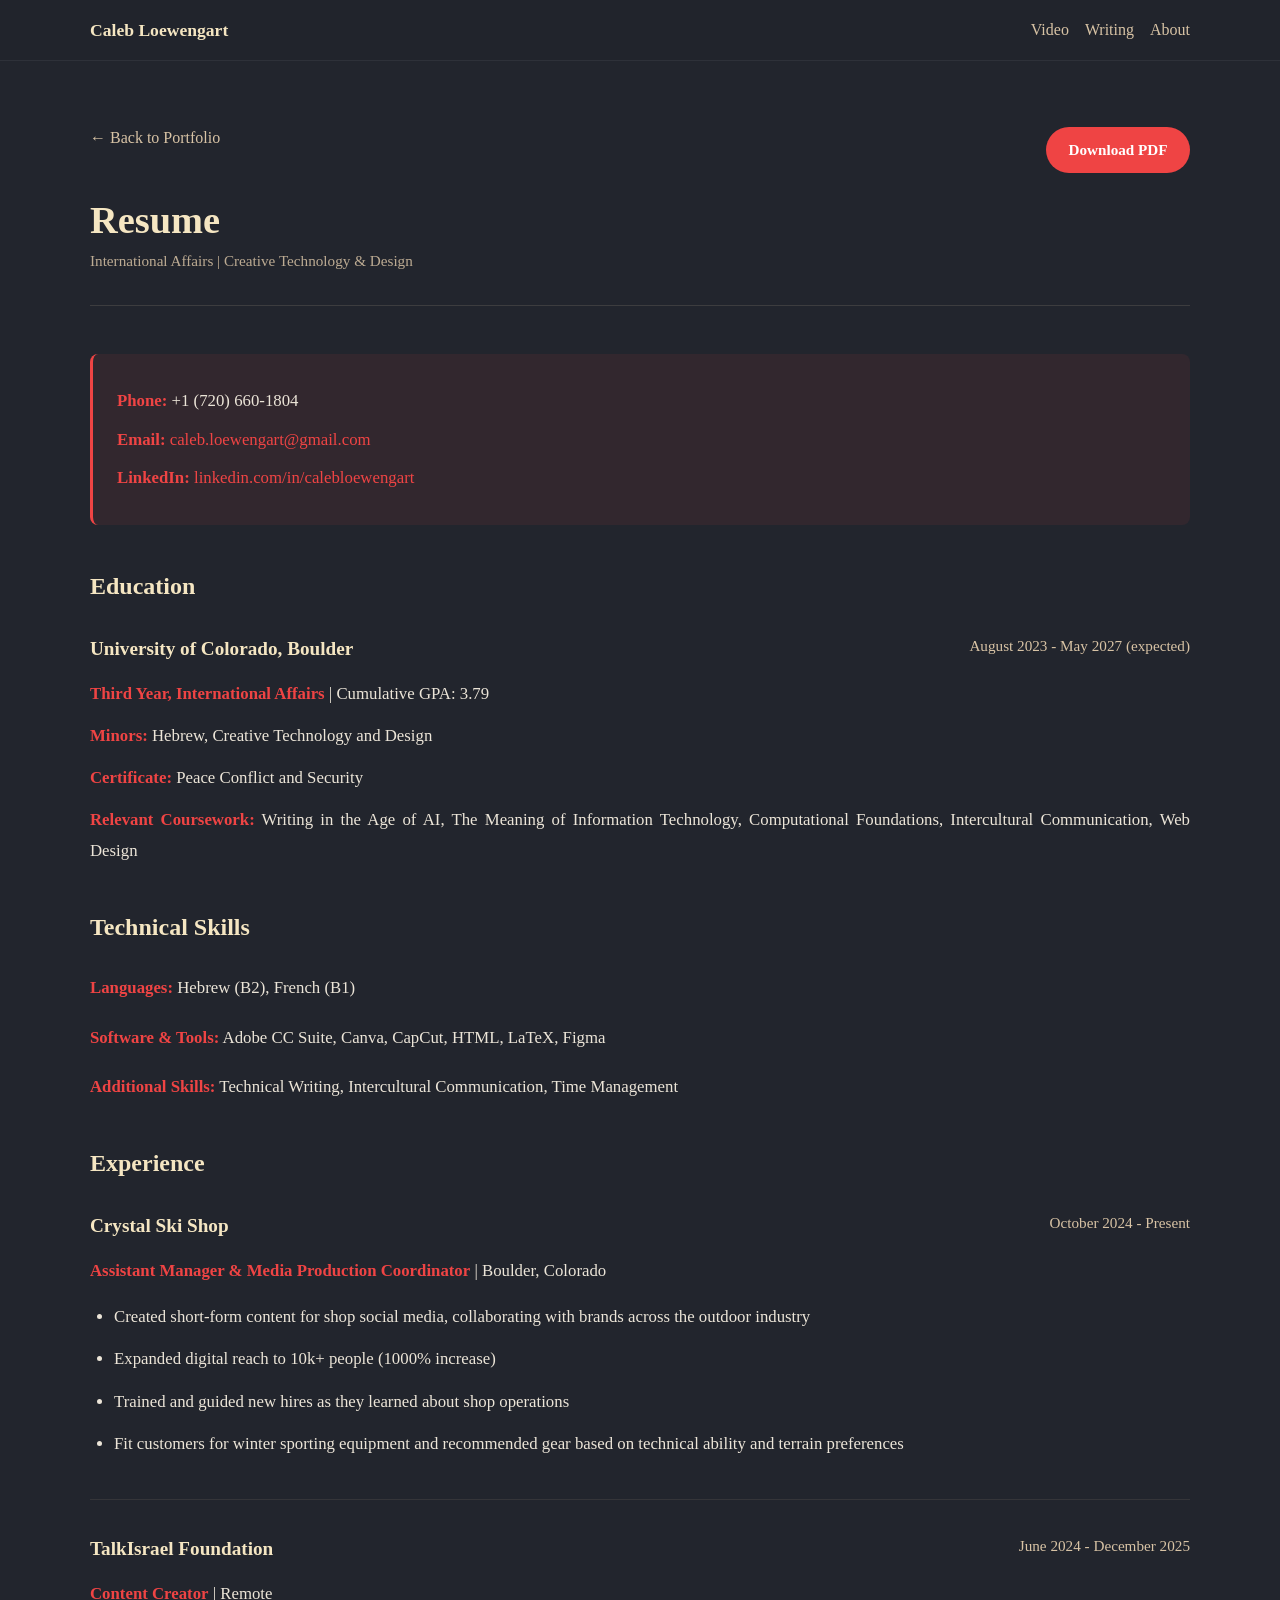
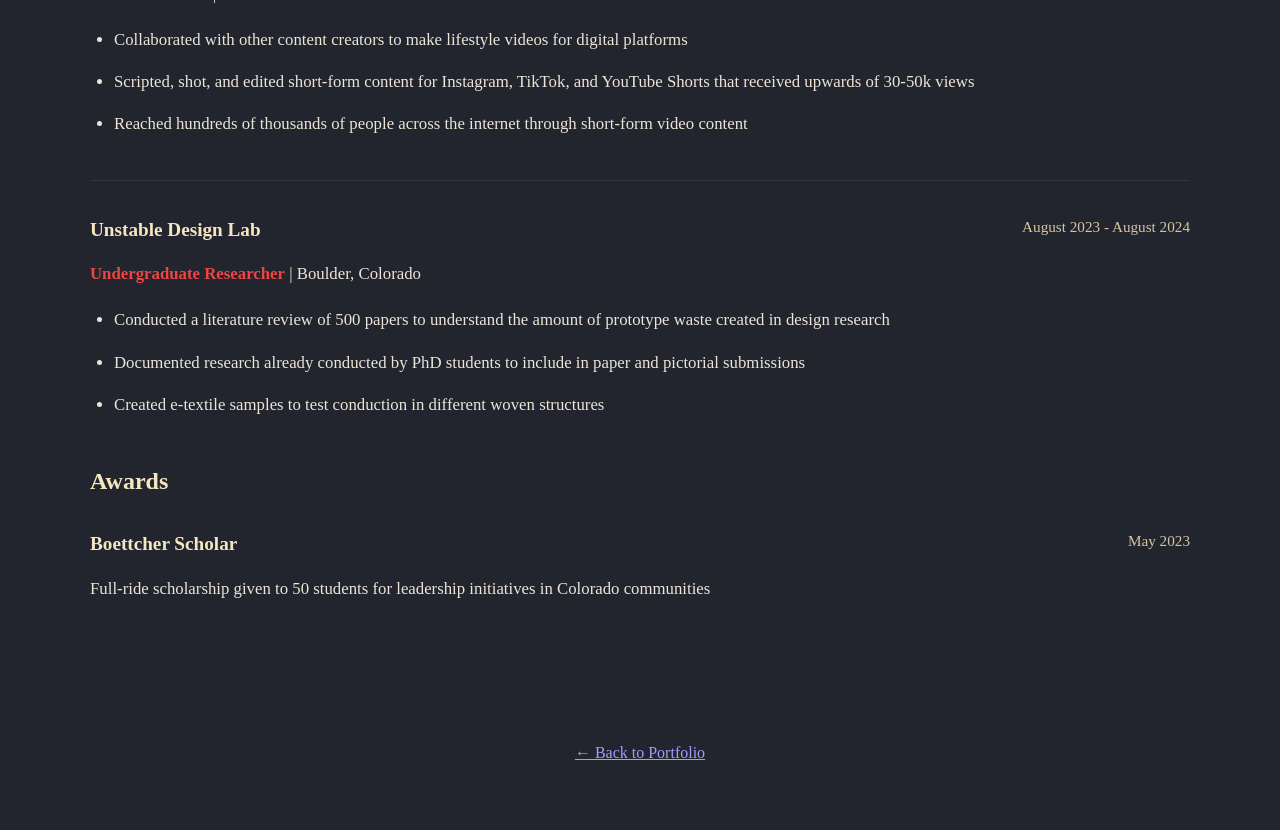
==== assets/resume.html @ 67b2ca75 "Portfolio Website" ====
<!DOCTYPE html>
<html lang="en">
<head>
  <meta charset="UTF-8" />
  <meta name="viewport" content="width=device-width, initial-scale=1.0" />
  <title>Resume - Caleb Loewengart</title>
  <link rel="stylesheet" href="/styles.css" />
  <link rel="stylesheet" href="/writing-styles.css" />
  <link rel="stylesheet" href="../styles.css" />
  <link rel="stylesheet" href="../writing-styles.css" />
</head>
<body>
  <header class="site-header">
    <div class="container header-inner">
      <a class="brand" href="/index.html#hero">Caleb Loewengart</a>
      <nav>
        <a href="/index.html#videos">Video</a>
        <a href="/index.html#writing">Writing</a>
        <a href="/index.html#about">About</a>
      </nav>
    </div>
  </header>

  <main>
    <article class="writing-article">
      <div class="container">
        <div class="writing-header">
          <div class="resume-header-actions">
            <a href="/index.html#hero" class="back-link">← Back to Portfolio</a>
            <a href="./CalebLoewengart_Resume.pdf" download class="button button-small">Download PDF</a>
          </div>
          <h1>Resume</h1>
          <p class="writing-meta">International Affairs | Creative Technology & Design</p>
        </div>

        <div class="writing-content">
          <div class="resume-contact">
            <p><strong>Phone:</strong> +1 (720) 660-1804</p>
            <p><strong>Email:</strong> <a href="mailto:caleb.loewengart@gmail.com">caleb.loewengart@gmail.com</a></p>
            <p><strong>LinkedIn:</strong> <a href="https://linkedin.com/in/calebloewengart">linkedin.com/in/calebloewengart</a></p>
          </div>

          <h2>Education</h2>
          <div class="resume-section">
            <div class="resume-entry">
              <div class="entry-header">
                <h3>University of Colorado, Boulder</h3>
                <span class="date">August 2023 - May 2027 (expected)</span>
              </div>
              <p><strong>Third Year, International Affairs</strong> | Cumulative GPA: 3.79</p>
              <p><strong>Minors:</strong> Hebrew, Creative Technology and Design</p>
              <p><strong>Certificate:</strong> Peace Conflict and Security</p>
              <p><strong>Relevant Coursework:</strong> Writing in the Age of AI, The Meaning of Information Technology, Computational Foundations, Intercultural Communication, Web Design</p>
            </div>
          </div>

          <h2>Technical Skills</h2>
          <div class="resume-section">
            <p><strong>Languages:</strong> Hebrew (B2), French (B1)</p>
            <p><strong>Software & Tools:</strong> Adobe CC Suite, Canva, CapCut, HTML, LaTeX, Figma</p>
            <p><strong>Additional Skills:</strong> Technical Writing, Intercultural Communication, Time Management</p>
          </div>

          <h2>Experience</h2>
          <div class="resume-section">
            <div class="resume-entry">
              <div class="entry-header">
                <h3>Crystal Ski Shop</h3>
                <span class="date">October 2024 - Present</span>
              </div>
              <p><strong>Assistant Manager & Media Production Coordinator</strong> | Boulder, Colorado</p>
              <ul>
                <li>Created short-form content for shop social media, collaborating with brands across the outdoor industry</li>
                <li>Expanded digital reach to 10k+ people (1000% increase)</li>
                <li>Trained and guided new hires as they learned about shop operations</li>
                <li>Fit customers for winter sporting equipment and recommended gear based on technical ability and terrain preferences</li>
              </ul>
            </div>

            <div class="resume-entry">
              <div class="entry-header">
                <h3>TalkIsrael Foundation</h3>
                <span class="date">June 2024 - December 2025</span>
              </div>
              <p><strong>Content Creator</strong> | Remote</p>
              <ul>
                <li>Collaborated with other content creators to make lifestyle videos for digital platforms</li>
                <li>Scripted, shot, and edited short-form content for Instagram, TikTok, and YouTube Shorts that received upwards of 30-50k views</li>
                <li>Reached hundreds of thousands of people across the internet through short-form video content</li>
              </ul>
            </div>

            <div class="resume-entry">
              <div class="entry-header">
                <h3>Unstable Design Lab</h3>
                <span class="date">August 2023 - August 2024</span>
              </div>
              <p><strong>Undergraduate Researcher</strong> | Boulder, Colorado</p>
              <ul>
                <li>Conducted a literature review of 500 papers to understand the amount of prototype waste created in design research</li>
                <li>Documented research already conducted by PhD students to include in paper and pictorial submissions</li>
                <li>Created e-textile samples to test conduction in different woven structures</li>
              </ul>
            </div>
          </div>

          <h2>Awards</h2>
          <div class="resume-section">
            <div class="resume-entry">
              <div class="entry-header">
                <h3>Boettcher Scholar</h3>
                <span class="date">May 2023</span>
              </div>
              <p>Full-ride scholarship given to 50 students for leadership initiatives in Colorado communities</p>
            </div>
          </div>
        </div>
      </div>
    </article>
  </main>

  <footer class="site-footer">
    <div class="container">
      <p><a href="/index.html#hero">← Back to Portfolio</a></p>
    </div>
  </footer>
</body>
</html>
---- styles.css ----
:root {
  color-scheme: dark;
  color: #111;
  background: #f6f6f6;
  font-family: "Libre Caslon Text", serif;
  /* font-family: Inter, ui-sans-serif, system-ui, -apple-system, BlinkMacSystemFont, "Segoe UI", sans-serif; */
  font-size: 16px;
  line-height: 1.6;
}

.libre-caslon-text-regular {
  font-family: "Libre Caslon Text", serif;
  font-weight: 400;
  font-style: normal;
}

.libre-caslon-text-bold {
  font-family: "Libre Caslon Text", serif;
  font-weight: 700;
  font-style: normal;
}

.libre-caslon-text-regular-italic {
  font-family: "Libre Caslon Text", serif;
  font-weight: 400;
  font-style: italic;
}



* {
  box-sizing: border-box;
}


body {
  margin: 0;
  min-height: 100vh;
  background: #22252d;
  color: #ece5d8;
}

img, video, iframe {
  max-width: 100%;
  display: block;
}

.container {
  width: min(1100px, calc(100% - 2rem));
  margin: 0 auto;
}

.site-header {
  position: sticky;
  top: 0;
  z-index: 10;
  background: rgba(34, 37, 45, 0.9);
  backdrop-filter: blur(10px);
  border-bottom: 1px solid rgba(255, 255, 255, 0.06);
}

.header-inner {
  display: flex;
  align-items: center;
  justify-content: space-between;
  gap: 1rem;
  padding: 1rem 0;
}

.brand {
  font-weight: 700;
  font-size: 1.1rem;
  text-decoration: none;
  color: #f5e6c2;
}

nav {
  display: flex;
  gap: 1rem;
  flex-wrap: wrap;
}

nav a {
  text-decoration: none;
  color: #d8c3a5;
  font-weight: 500;
}

.hero {
  padding: 6rem 0 4rem;
  background: transparent;
}

.hero h1 {
  color: #ffffff;
  font-family: "Libre Caslon Text", serif;
}

.hero .highlight {
  color: #ef4444;
  font-family: "Libre Caslon Text", serif;
}

.hero .lead {
  color: #d8c3a5;
}

.hero-top {
  display: flex;
  align-items: center;
  gap: 1.25rem;
  flex-wrap: wrap;
}

.hero-copy {
  flex: 1 1 380px;
  min-width: 250px;
}

.hero-headshot {
  width: min(240px, 100%);
  max-width: 240px;
  flex: 0 0 auto;
}

.hero-headshot img {
  width: 100%;
  aspect-ratio: 1 / 1;
  object-fit: cover;
  border-radius: 999px;
  border: 1px solid rgba(15, 23, 42, 0.12);
  box-shadow: 0 24px 60px rgba(15, 23, 42, 0.08);
}

@media (max-width: 720px) {
  .hero-top {
    flex-direction: column-reverse;
    align-items: center;
    gap: 1.5rem;
    flex-wrap: nowrap;
  }

  .hero-headshot {
    width: min(280px, 90%);
    max-width: 280px;
    order: -1;
  }

  .hero-copy {
    width: 100%;
    text-align: center;
  }

  .hero-actions {
    justify-content: center;
  }
}

.eyebrow {
  text-transform: uppercase;
  letter-spacing: 0.2em;
  color: #d8c3a5;
  font-size: 0.8rem;
  margin-bottom: 1rem;
}

h1, h2, h3 {
  margin: 0;
  color: #f5e6c2;
  font-family: "Libre Caslon Text", serif;
}

h1 {
  font-size: clamp(2.4rem, 4vw, 4rem);
  line-height: 1.05;
}

h2 {
  font-size: clamp(2rem, 2.4vw, 2.6rem);
}

.lead {
  max-width: 60ch;
  margin: 1.5rem 0 2rem;
  color: #d8c3a5;
}

.hero-actions {
  display: flex;
  gap: 1rem;
  flex-wrap: wrap;
  margin-top: 2rem;
}

.button {
  display: inline-flex;
  align-items: center;
  justify-content: center;
  padding: 0.95rem 1.6rem;
  border-radius: 999px;
  text-decoration: none;
  font-weight: 600;
  background: #ef4444;
  color: #ffffff;
  transition: transform 0.2s ease, background 0.2s ease;
}

.button:hover {
  transform: translateY(-1px);
  background: #c71f1f;
}

.button-secondary {
  background: #d8c3a5;
  color: #111;
}

.button-small {
  padding: 0.7rem 1.4rem;
  font-size: 0.95rem;
}

.section {
  padding: 4rem 0;
}

.section-alt {
  background: #22252d;
}

.section-header {
  max-width: 58rem;
  margin-bottom: 2rem;
}

.grid {
  display: grid;
  gap: 1.5rem;
}

@media (min-width: 720px) {
  .grid {
    grid-template-columns: repeat(2, minmax(0, 1fr));
  }
}

.card {
  background: #1c1d20;
  border: 1px solid rgba(255, 255, 255, 0.08);
  border-radius: 1rem;
  padding: 1.5rem;
  box-shadow: 0 12px 40px rgba(0, 0, 0, 0.35);
}

.card h3 {
  margin-top: 0;
  color: #f5e6c2;
}

.card p {
  color: #d6cab6;
}

.card small {
  color: #aaa49c;
}

.about-grid {
  display: grid;
  gap: 1.5rem;
}

.about-card {
  background: #d8c3a5;
  color: #111;
  border-radius: 1rem;
  padding: 1.5rem;
}

.about-card a {
  color: #181818;
  text-decoration: underline;
}

.about-card h3 {
    color: #22252d;
}

.site-footer {
  padding: 2rem 0 3rem;
  color: #bfb6a5;
  text-align: center;
}

@media (min-width: 980px) {
  .about-grid {
    grid-template-columns: 1.5fr 1fr;
  }
}

.video-card iframe,
.video-card video {
  border-radius: 1rem;
  margin-top: 1rem;
}

.video-card p {
  margin: 0.8rem 0 0;
}

.writing-card a {
  color: #ef4444;
  text-decoration: none;
}

.writing-card a:hover {
  text-decoration: underline;
}
---- writing-styles.css ----
/* Writing Article Styles */

.writing-article {
  padding: 4rem 0;
  background: #22252d;
  min-height: 100vh;
  color: #ece5d8;
}

.writing-header {
  margin-bottom: 3rem;
  padding-bottom: 2rem;
  border-bottom: 1px solid rgba(216, 195, 165, 0.15);
}

.resume-header-actions {
  display: flex;
  justify-content: space-between;
  align-items: center;
  gap: 1rem;
  margin-bottom: 1.5rem;
  flex-wrap: wrap;
}

.back-link {
  display: inline-block;
  color: #d8c3a5;
  text-decoration: none;
  font-weight: 500;
  margin-bottom: 1.5rem;
  transition: color 0.2s ease;
}

.back-link:hover {
  color: #ef4444;
}

.writing-header h1 {
  color: #f5e6c2;
  margin: 1rem 0 0.5rem;
  font-size: clamp(1.8rem, 3vw, 3rem);
  line-height: 1.1;
}

.writing-meta {
  color: #d8c3a5;
  font-size: 0.95rem;
  margin: 0.5rem 0 0;
  opacity: 0.85;
}

.writing-content {
  color: #ece5d8;
  line-height: 1.8;
  font-size: 1.05rem;
  max-width: 100%;
  text-align: justify;
  text-justify: inter-word;
}

.writing-content h2 {
  color: #f5e6c2;
  margin: 2.5rem 0 1rem;
  font-size: 1.5rem;
  font-weight: 600;
}

.writing-content h3 {
  color: #f5e6c2;
  margin: 2rem 0 0.75rem;
  font-size: 1.2rem;
  font-weight: 600;
}

.writing-content p {
  margin: 1.2rem 0;
  color: #ece5d8;
}

.writing-content p + h2 {
  margin-top: 3rem;
}

.writing-content strong {
  color: #ef4444;
  font-weight: 600;
}

/* Links within writing */
.writing-content a {
  color: #ef4444;
  text-decoration: none;
  transition: opacity 0.2s ease;
}

.writing-content a:hover {
  opacity: 0.8;
  text-decoration: underline;
}

@media (max-width: 720px) {
  .writing-article {
    padding: 2rem 0;
  }

  .writing-header {
    margin-bottom: 2rem;
    padding-bottom: 1.5rem;
  }

  .writing-header h1 {
    font-size: 1.6rem;
  }

  .writing-content {
    font-size: 1rem;
    line-height: 1.7;
  }

  .writing-content h2 {
    font-size: 1.3rem;
    margin: 2rem 0 0.75rem;
  }

  .writing-content p {
    margin: 1rem 0;
  }
}

/* Resume Styles */
.resume-contact {
  background: rgba(239, 68, 68, 0.08);
  padding: 1.5rem;
  border-radius: 0.5rem;
  margin-bottom: 2rem;
  border-left: 3px solid #ef4444;
}

.resume-contact p {
  margin: 0.5rem 0;
  color: #ece5d8;
}

.resume-contact a {
  color: #ef4444;
  text-decoration: none;
}

.resume-contact a:hover {
  text-decoration: underline;
}

.resume-section {
  margin: 1.5rem 0;
}

.resume-entry {
  margin-bottom: 2rem;
  padding-bottom: 1.5rem;
  border-bottom: 1px solid rgba(216, 195, 165, 0.1);
}

.resume-entry:last-child {
  border-bottom: none;
  padding-bottom: 0;
  margin-bottom: 0;
}

.entry-header {
  display: flex;
  justify-content: space-between;
  align-items: flex-start;
  gap: 1rem;
  margin-bottom: 0.5rem;
}

.entry-header h3 {
  margin: 0;
  flex: 1;
}

.date {
  color: #d8c3a5;
  font-size: 0.95rem;
  white-space: nowrap;
  font-weight: 500;
}

.resume-entry p {
  margin: 0.75rem 0;
  color: #ece5d8;
}

.resume-entry ul {
  margin: 1rem 0;
  padding-left: 1.5rem;
  color: #ece5d8;
}

.resume-entry li {
  margin: 0.75rem 0;
  color: #ece5d8;
}

@media (max-width: 720px) {
  .entry-header {
    flex-direction: column;
    align-items: flex-start;
  }

  .date {
    font-size: 0.9rem;
  }
}
---- styles.css ----
:root {
  color-scheme: dark;
  color: #111;
  background: #f6f6f6;
  font-family: "Libre Caslon Text", serif;
  /* font-family: Inter, ui-sans-serif, system-ui, -apple-system, BlinkMacSystemFont, "Segoe UI", sans-serif; */
  font-size: 16px;
  line-height: 1.6;
}

.libre-caslon-text-regular {
  font-family: "Libre Caslon Text", serif;
  font-weight: 400;
  font-style: normal;
}

.libre-caslon-text-bold {
  font-family: "Libre Caslon Text", serif;
  font-weight: 700;
  font-style: normal;
}

.libre-caslon-text-regular-italic {
  font-family: "Libre Caslon Text", serif;
  font-weight: 400;
  font-style: italic;
}



* {
  box-sizing: border-box;
}


body {
  margin: 0;
  min-height: 100vh;
  background: #22252d;
  color: #ece5d8;
}

img, video, iframe {
  max-width: 100%;
  display: block;
}

.container {
  width: min(1100px, calc(100% - 2rem));
  margin: 0 auto;
}

.site-header {
  position: sticky;
  top: 0;
  z-index: 10;
  background: rgba(34, 37, 45, 0.9);
  backdrop-filter: blur(10px);
  border-bottom: 1px solid rgba(255, 255, 255, 0.06);
}

.header-inner {
  display: flex;
  align-items: center;
  justify-content: space-between;
  gap: 1rem;
  padding: 1rem 0;
}

.brand {
  font-weight: 700;
  font-size: 1.1rem;
  text-decoration: none;
  color: #f5e6c2;
}

nav {
  display: flex;
  gap: 1rem;
  flex-wrap: wrap;
}

nav a {
  text-decoration: none;
  color: #d8c3a5;
  font-weight: 500;
}

.hero {
  padding: 6rem 0 4rem;
  background: transparent;
}

.hero h1 {
  color: #ffffff;
  font-family: "Libre Caslon Text", serif;
}

.hero .highlight {
  color: #ef4444;
  font-family: "Libre Caslon Text", serif;
}

.hero .lead {
  color: #d8c3a5;
}

.hero-top {
  display: flex;
  align-items: center;
  gap: 1.25rem;
  flex-wrap: wrap;
}

.hero-copy {
  flex: 1 1 380px;
  min-width: 250px;
}

.hero-headshot {
  width: min(240px, 100%);
  max-width: 240px;
  flex: 0 0 auto;
}

.hero-headshot img {
  width: 100%;
  aspect-ratio: 1 / 1;
  object-fit: cover;
  border-radius: 999px;
  border: 1px solid rgba(15, 23, 42, 0.12);
  box-shadow: 0 24px 60px rgba(15, 23, 42, 0.08);
}

@media (max-width: 720px) {
  .hero-top {
    flex-direction: column-reverse;
    align-items: center;
    gap: 1.5rem;
    flex-wrap: nowrap;
  }

  .hero-headshot {
    width: min(280px, 90%);
    max-width: 280px;
    order: -1;
  }

  .hero-copy {
    width: 100%;
    text-align: center;
  }

  .hero-actions {
    justify-content: center;
  }
}

.eyebrow {
  text-transform: uppercase;
  letter-spacing: 0.2em;
  color: #d8c3a5;
  font-size: 0.8rem;
  margin-bottom: 1rem;
}

h1, h2, h3 {
  margin: 0;
  color: #f5e6c2;
  font-family: "Libre Caslon Text", serif;
}

h1 {
  font-size: clamp(2.4rem, 4vw, 4rem);
  line-height: 1.05;
}

h2 {
  font-size: clamp(2rem, 2.4vw, 2.6rem);
}

.lead {
  max-width: 60ch;
  margin: 1.5rem 0 2rem;
  color: #d8c3a5;
}

.hero-actions {
  display: flex;
  gap: 1rem;
  flex-wrap: wrap;
  margin-top: 2rem;
}

.button {
  display: inline-flex;
  align-items: center;
  justify-content: center;
  padding: 0.95rem 1.6rem;
  border-radius: 999px;
  text-decoration: none;
  font-weight: 600;
  background: #ef4444;
  color: #ffffff;
  transition: transform 0.2s ease, background 0.2s ease;
}

.button:hover {
  transform: translateY(-1px);
  background: #c71f1f;
}

.button-secondary {
  background: #d8c3a5;
  color: #111;
}

.button-small {
  padding: 0.7rem 1.4rem;
  font-size: 0.95rem;
}

.section {
  padding: 4rem 0;
}

.section-alt {
  background: #22252d;
}

.section-header {
  max-width: 58rem;
  margin-bottom: 2rem;
}

.grid {
  display: grid;
  gap: 1.5rem;
}

@media (min-width: 720px) {
  .grid {
    grid-template-columns: repeat(2, minmax(0, 1fr));
  }
}

.card {
  background: #1c1d20;
  border: 1px solid rgba(255, 255, 255, 0.08);
  border-radius: 1rem;
  padding: 1.5rem;
  box-shadow: 0 12px 40px rgba(0, 0, 0, 0.35);
}

.card h3 {
  margin-top: 0;
  color: #f5e6c2;
}

.card p {
  color: #d6cab6;
}

.card small {
  color: #aaa49c;
}

.about-grid {
  display: grid;
  gap: 1.5rem;
}

.about-card {
  background: #d8c3a5;
  color: #111;
  border-radius: 1rem;
  padding: 1.5rem;
}

.about-card a {
  color: #181818;
  text-decoration: underline;
}

.about-card h3 {
    color: #22252d;
}

.site-footer {
  padding: 2rem 0 3rem;
  color: #bfb6a5;
  text-align: center;
}

@media (min-width: 980px) {
  .about-grid {
    grid-template-columns: 1.5fr 1fr;
  }
}

.video-card iframe,
.video-card video {
  border-radius: 1rem;
  margin-top: 1rem;
}

.video-card p {
  margin: 0.8rem 0 0;
}

.writing-card a {
  color: #ef4444;
  text-decoration: none;
}

.writing-card a:hover {
  text-decoration: underline;
}
---- writing-styles.css ----
/* Writing Article Styles */

.writing-article {
  padding: 4rem 0;
  background: #22252d;
  min-height: 100vh;
  color: #ece5d8;
}

.writing-header {
  margin-bottom: 3rem;
  padding-bottom: 2rem;
  border-bottom: 1px solid rgba(216, 195, 165, 0.15);
}

.resume-header-actions {
  display: flex;
  justify-content: space-between;
  align-items: center;
  gap: 1rem;
  margin-bottom: 1.5rem;
  flex-wrap: wrap;
}

.back-link {
  display: inline-block;
  color: #d8c3a5;
  text-decoration: none;
  font-weight: 500;
  margin-bottom: 1.5rem;
  transition: color 0.2s ease;
}

.back-link:hover {
  color: #ef4444;
}

.writing-header h1 {
  color: #f5e6c2;
  margin: 1rem 0 0.5rem;
  font-size: clamp(1.8rem, 3vw, 3rem);
  line-height: 1.1;
}

.writing-meta {
  color: #d8c3a5;
  font-size: 0.95rem;
  margin: 0.5rem 0 0;
  opacity: 0.85;
}

.writing-content {
  color: #ece5d8;
  line-height: 1.8;
  font-size: 1.05rem;
  max-width: 100%;
  text-align: justify;
  text-justify: inter-word;
}

.writing-content h2 {
  color: #f5e6c2;
  margin: 2.5rem 0 1rem;
  font-size: 1.5rem;
  font-weight: 600;
}

.writing-content h3 {
  color: #f5e6c2;
  margin: 2rem 0 0.75rem;
  font-size: 1.2rem;
  font-weight: 600;
}

.writing-content p {
  margin: 1.2rem 0;
  color: #ece5d8;
}

.writing-content p + h2 {
  margin-top: 3rem;
}

.writing-content strong {
  color: #ef4444;
  font-weight: 600;
}

/* Links within writing */
.writing-content a {
  color: #ef4444;
  text-decoration: none;
  transition: opacity 0.2s ease;
}

.writing-content a:hover {
  opacity: 0.8;
  text-decoration: underline;
}

@media (max-width: 720px) {
  .writing-article {
    padding: 2rem 0;
  }

  .writing-header {
    margin-bottom: 2rem;
    padding-bottom: 1.5rem;
  }

  .writing-header h1 {
    font-size: 1.6rem;
  }

  .writing-content {
    font-size: 1rem;
    line-height: 1.7;
  }

  .writing-content h2 {
    font-size: 1.3rem;
    margin: 2rem 0 0.75rem;
  }

  .writing-content p {
    margin: 1rem 0;
  }
}

/* Resume Styles */
.resume-contact {
  background: rgba(239, 68, 68, 0.08);
  padding: 1.5rem;
  border-radius: 0.5rem;
  margin-bottom: 2rem;
  border-left: 3px solid #ef4444;
}

.resume-contact p {
  margin: 0.5rem 0;
  color: #ece5d8;
}

.resume-contact a {
  color: #ef4444;
  text-decoration: none;
}

.resume-contact a:hover {
  text-decoration: underline;
}

.resume-section {
  margin: 1.5rem 0;
}

.resume-entry {
  margin-bottom: 2rem;
  padding-bottom: 1.5rem;
  border-bottom: 1px solid rgba(216, 195, 165, 0.1);
}

.resume-entry:last-child {
  border-bottom: none;
  padding-bottom: 0;
  margin-bottom: 0;
}

.entry-header {
  display: flex;
  justify-content: space-between;
  align-items: flex-start;
  gap: 1rem;
  margin-bottom: 0.5rem;
}

.entry-header h3 {
  margin: 0;
  flex: 1;
}

.date {
  color: #d8c3a5;
  font-size: 0.95rem;
  white-space: nowrap;
  font-weight: 500;
}

.resume-entry p {
  margin: 0.75rem 0;
  color: #ece5d8;
}

.resume-entry ul {
  margin: 1rem 0;
  padding-left: 1.5rem;
  color: #ece5d8;
}

.resume-entry li {
  margin: 0.75rem 0;
  color: #ece5d8;
}

@media (max-width: 720px) {
  .entry-header {
    flex-direction: column;
    align-items: flex-start;
  }

  .date {
    font-size: 0.9rem;
  }
}
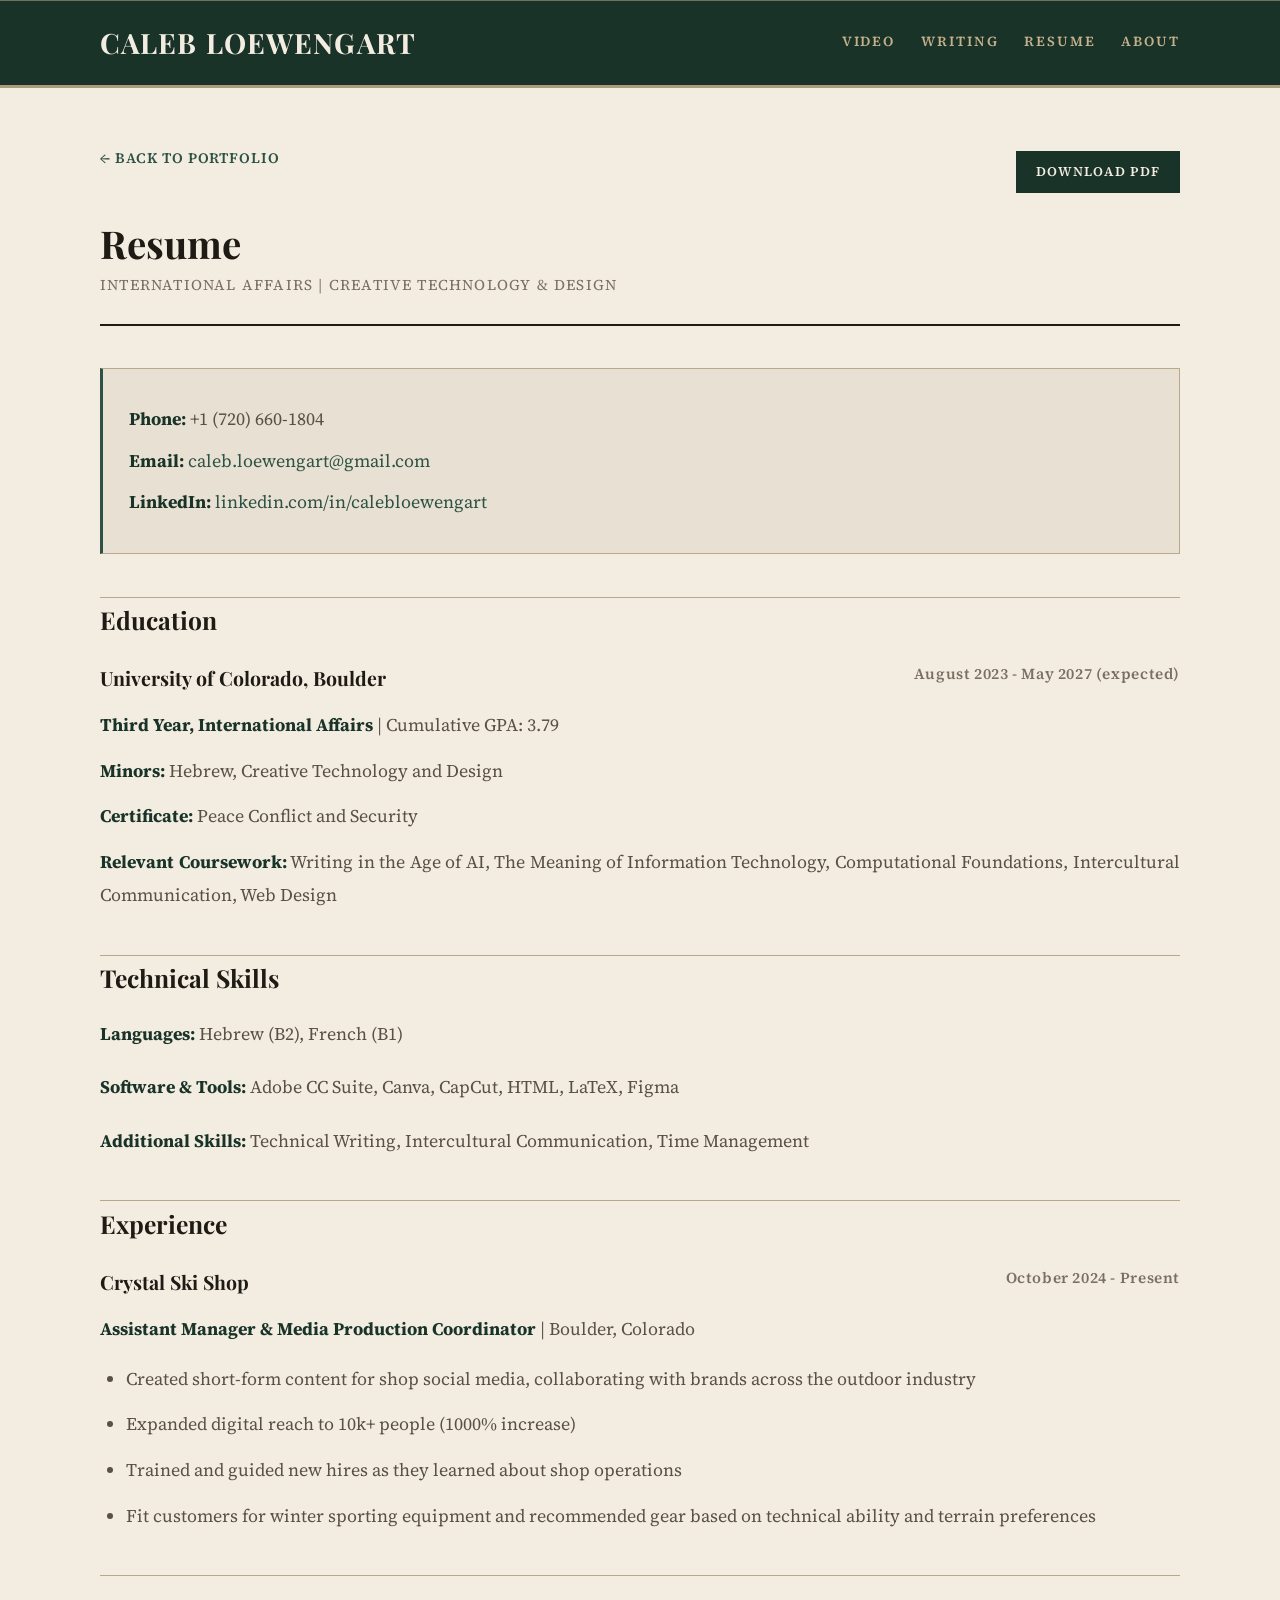
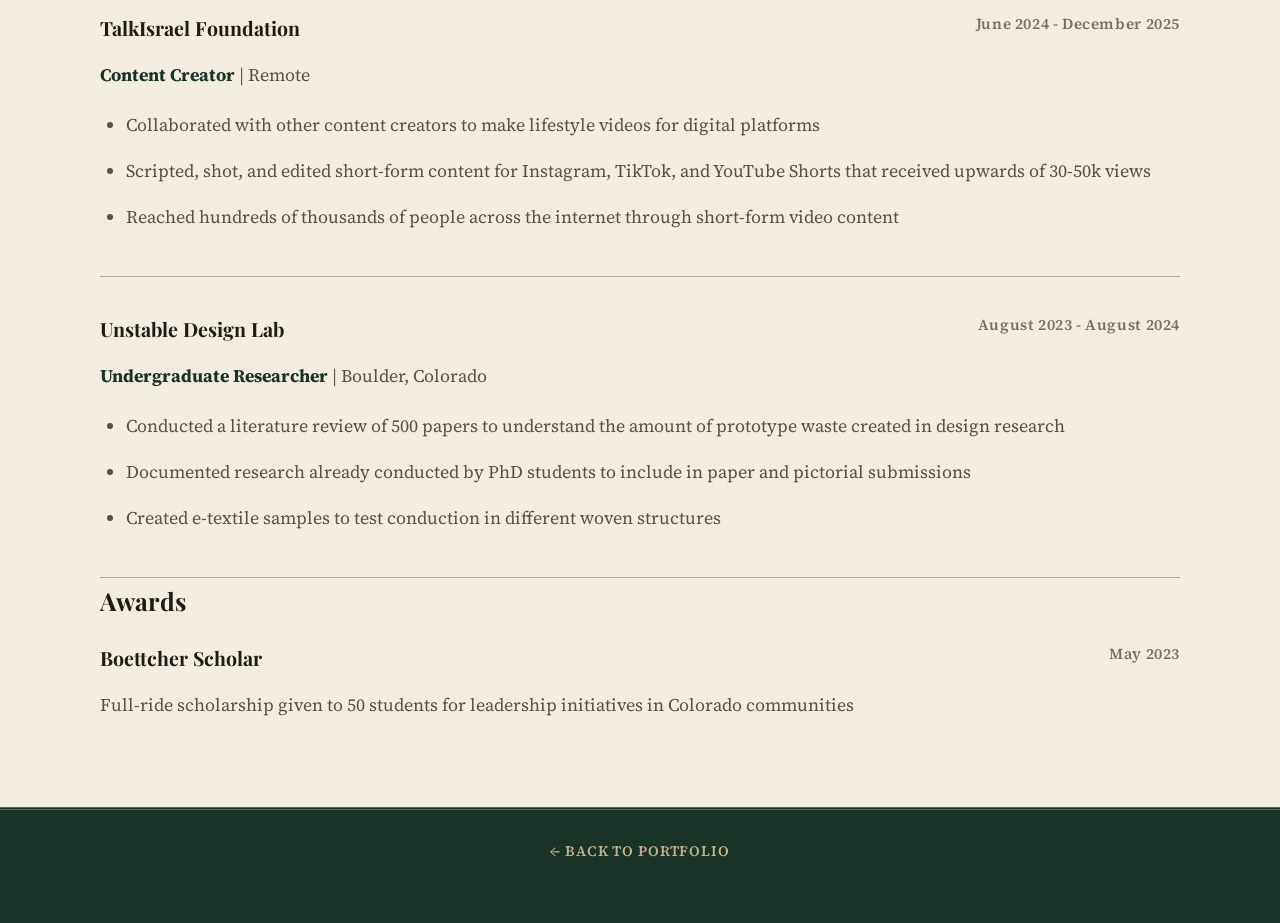
==== commit 30b3bc9d: "Edits to portfolio to make look cleaner and lighter" ====
--- a/assets/resume.html
+++ b/assets/resume.html
@@ -4,21 +4,25 @@
   <meta charset="UTF-8" />
   <meta name="viewport" content="width=device-width, initial-scale=1.0" />
   <title>Resume - Caleb Loewengart</title>
-  <link rel="stylesheet" href="/styles.css" />
-  <link rel="stylesheet" href="/writing-styles.css" />
+  <link rel="preconnect" href="https://fonts.googleapis.com">
+  <link rel="preconnect" href="https://fonts.gstatic.com" crossorigin>
+  <link href="https://fonts.googleapis.com/css2?family=Playfair+Display:ital,wght@0,400..900;1,400..900&family=Source+Serif+4:ital,opsz,wght@0,8..60,400..700;1,8..60,400..700&display=swap" rel="stylesheet">
   <link rel="stylesheet" href="../styles.css" />
   <link rel="stylesheet" href="../writing-styles.css" />
 </head>
 <body>
   <header class="site-header">
+    <div class="masthead-rule"></div>
     <div class="container header-inner">
-      <a class="brand" href="/index.html#hero">Caleb Loewengart</a>
-      <nav>
-        <a href="/index.html#videos">Video</a>
-        <a href="/index.html#writing">Writing</a>
-        <a href="/index.html#about">About</a>
+      <a class="brand" href="../index.html#hero">Caleb Loewengart</a>
+      <nav aria-label="Main navigation">
+        <a href="../index.html#videos">Video</a>
+        <a href="../index.html#writing">Writing</a>
+        <a href="resume.html">Resume</a>
+        <a href="../index.html#about">About</a>
       </nav>
     </div>
+    <div class="masthead-rule thick"></div>
   </header>
 
   <main>
@@ -26,7 +30,7 @@
       <div class="container">
         <div class="writing-header">
           <div class="resume-header-actions">
-            <a href="/index.html#hero" class="back-link">← Back to Portfolio</a>
+            <a href="../index.html#hero" class="back-link">← Back to Portfolio</a>
             <a href="./CalebLoewengart_Resume.pdf" download class="button button-small">Download PDF</a>
           </div>
           <h1>Resume</h1>
@@ -121,7 +125,7 @@
 
   <footer class="site-footer">
     <div class="container">
-      <p><a href="/index.html#hero">← Back to Portfolio</a></p>
+      <p><a href="../index.html#hero" class="back-link">← Back to Portfolio</a></p>
     </div>
   </footer>
 </body>
--- a/styles.css
+++ b/styles.css
@@ -1,62 +1,74 @@
 :root {
-  color-scheme: dark;
-  color: #111;
-  background: #f6f6f6;
-  font-family: "Libre Caslon Text", serif;
-  /* font-family: Inter, ui-sans-serif, system-ui, -apple-system, BlinkMacSystemFont, "Segoe UI", sans-serif; */
-  font-size: 16px;
-  line-height: 1.6;
-}
-
-.libre-caslon-text-regular {
-  font-family: "Libre Caslon Text", serif;
-  font-weight: 400;
-  font-style: normal;
-}
-
-.libre-caslon-text-bold {
-  font-family: "Libre Caslon Text", serif;
-  font-weight: 700;
-  font-style: normal;
-}
-
-.libre-caslon-text-regular-italic {
-  font-family: "Libre Caslon Text", serif;
-  font-weight: 400;
-  font-style: italic;
-}
-
-
+  color-scheme: light;
+  --paper: #f2ece1;
+  --paper-alt: #e8e0d2;
+  --paper-card: #faf7f1;
+  --ink: #1e1a14;
+  --ink-muted: #5a5044;
+  --ink-light: #7a6f60;
+  --green-dark: #1a3329;
+  --green-mid: #2d5244;
+  --green-light: #3d6b58;
+  --khaki: #c4b08a;
+  --khaki-dark: #9a8668;
+  --brown: #4a3c2e;
+  --rule: #b8a88c;
+  --rule-dark: #6b5c48;
+  --shadow: 0 2px 12px rgba(30, 26, 20, 0.08);
+  --font-display: "Playfair Display", "Georgia", serif;
+  --font-body: "Source Serif 4", "Georgia", serif;
+  font-family: var(--font-body);
+  font-size: 17px;
+  line-height: 1.65;
+}
 
 * {
   box-sizing: border-box;
 }
 
+html {
+  scroll-behavior: smooth;
+}
 
 body {
   margin: 0;
   min-height: 100vh;
-  background: #22252d;
-  color: #ece5d8;
-}
-
-img, video, iframe {
+  background: var(--paper);
+  color: var(--ink);
+}
+
+img,
+video,
+iframe {
   max-width: 100%;
   display: block;
 }
 
 .container {
-  width: min(1100px, calc(100% - 2rem));
+  width: min(1080px, calc(100% - 2rem));
   margin: 0 auto;
 }
+
+/* Masthead */
 
 .site-header {
   position: sticky;
   top: 0;
   z-index: 10;
-  background: rgba(34, 37, 45, 0.9);
-  backdrop-filter: blur(10px);
-  border-bottom: 1px solid rgba(255, 255, 255, 0.06);
+  background: var(--green-dark);
+  color: var(--paper);
+}
+
+.masthead-rule {
+  height: 1px;
+  background: var(--khaki);
+  opacity: 0.5;
+}
+
+.masthead-rule.thick {
+  height: 3px;
+  background: var(--khaki);
+  opacity: 0.85;
 }
 
 .header-inner {
@@ -64,51 +76,51 @@
   align-items: center;
   justify-content: space-between;
   gap: 1rem;
-  padding: 1rem 0;
+  padding: 1.1rem 0;
 }
 
 .brand {
+  font-family: var(--font-display);
   font-weight: 700;
-  font-size: 1.1rem;
+  font-size: clamp(1.25rem, 2.5vw, 1.65rem);
   text-decoration: none;
-  color: #f5e6c2;
+  color: var(--paper);
+  letter-spacing: 0.04em;
+  text-transform: uppercase;
 }
 
 nav {
   display: flex;
-  gap: 1rem;
+  gap: 1.5rem;
   flex-wrap: wrap;
 }
 
 nav a {
+  font-family: var(--font-body);
   text-decoration: none;
-  color: #d8c3a5;
-  font-weight: 500;
-}
+  color: var(--khaki);
+  font-size: 0.82rem;
+  font-weight: 600;
+  letter-spacing: 0.14em;
+  text-transform: uppercase;
+  transition: color 0.2s ease;
+}
+
+nav a:hover {
+  color: var(--paper);
+}
+
+/* Hero */
 
 .hero {
-  padding: 6rem 0 4rem;
-  background: transparent;
-}
-
-.hero h1 {
-  color: #ffffff;
-  font-family: "Libre Caslon Text", serif;
-}
-
-.hero .highlight {
-  color: #ef4444;
-  font-family: "Libre Caslon Text", serif;
-}
-
-.hero .lead {
-  color: #d8c3a5;
+  padding: 3.5rem 0 3rem;
+  border-bottom: 1px solid var(--rule);
 }
 
 .hero-top {
   display: flex;
-  align-items: center;
-  gap: 1.25rem;
+  align-items: flex-start;
+  gap: 3rem;
   flex-wrap: wrap;
 }
 
@@ -117,33 +129,46 @@
   min-width: 250px;
 }
 
+.hero h1 {
+  color: var(--ink);
+  font-family: var(--font-display);
+  font-weight: 700;
+  font-style: normal;
+}
+
+.hero .highlight {
+  color: var(--green-mid);
+  font-style: italic;
+}
+
 .hero-headshot {
-  width: min(240px, 100%);
-  max-width: 240px;
+  width: min(200px, 100%);
+  max-width: 200px;
   flex: 0 0 auto;
 }
 
 .hero-headshot img {
   width: 100%;
-  aspect-ratio: 1 / 1;
+  aspect-ratio: 4 / 5;
   object-fit: cover;
-  border-radius: 999px;
-  border: 1px solid rgba(15, 23, 42, 0.12);
-  box-shadow: 0 24px 60px rgba(15, 23, 42, 0.08);
+  border: 1px solid var(--rule-dark);
+  box-shadow: var(--shadow);
+  filter: sepia(8%) contrast(1.02);
 }
 
 @media (max-width: 720px) {
+  .hero {
+    padding: 2.5rem 0 2rem;
+  }
+
   .hero-top {
     flex-direction: column-reverse;
     align-items: center;
-    gap: 1.5rem;
-    flex-wrap: nowrap;
+    gap: 2rem;
   }
 
   .hero-headshot {
-    width: min(280px, 90%);
-    max-width: 280px;
-    order: -1;
+    width: min(180px, 65%);
   }
 
   .hero-copy {
@@ -156,86 +181,134 @@
   }
 }
 
+/* Typography */
+
 .eyebrow {
-  text-transform: uppercase;
-  letter-spacing: 0.2em;
-  color: #d8c3a5;
+  font-family: var(--font-body);
+  text-transform: uppercase;
+  letter-spacing: 0.22em;
+  color: var(--green-mid);
+  font-size: 0.72rem;
+  font-weight: 700;
+  margin: 0 0 0.6rem;
+}
+
+.dateline {
+  font-family: var(--font-body);
   font-size: 0.8rem;
-  margin-bottom: 1rem;
-}
-
-h1, h2, h3 {
+  color: var(--ink-light);
+  letter-spacing: 0.06em;
+  text-transform: uppercase;
+  margin: 0 0 1rem;
+  padding-bottom: 0.75rem;
+  border-bottom: 1px solid var(--rule);
+}
+
+h1,
+h2,
+h3 {
   margin: 0;
-  color: #f5e6c2;
-  font-family: "Libre Caslon Text", serif;
+  color: var(--ink);
+  font-family: var(--font-display);
+  font-weight: 700;
 }
 
 h1 {
-  font-size: clamp(2.4rem, 4vw, 4rem);
-  line-height: 1.05;
+  font-size: clamp(2.2rem, 4.5vw, 3.5rem);
+  line-height: 1.1;
 }
 
 h2 {
-  font-size: clamp(2rem, 2.4vw, 2.6rem);
-}
-
-.lead {
-  max-width: 60ch;
-  margin: 1.5rem 0 2rem;
-  color: #d8c3a5;
+  font-size: clamp(1.65rem, 2.5vw, 2.25rem);
+  line-height: 1.15;
+}
+
+.lead,
+.section-desc {
+  max-width: 58ch;
+  margin: 1rem 0 0;
+  color: var(--ink-muted);
+  font-size: 1.08rem;
+  line-height: 1.75;
 }
 
 .hero-actions {
   display: flex;
-  gap: 1rem;
+  gap: 0.75rem;
   flex-wrap: wrap;
-  margin-top: 2rem;
-}
+  margin-top: 1.75rem;
+}
+
+/* Buttons */
 
 .button {
   display: inline-flex;
   align-items: center;
   justify-content: center;
-  padding: 0.95rem 1.6rem;
-  border-radius: 999px;
+  padding: 0.7rem 1.4rem;
+  border-radius: 0;
   text-decoration: none;
+  font-family: var(--font-body);
   font-weight: 600;
-  background: #ef4444;
-  color: #ffffff;
-  transition: transform 0.2s ease, background 0.2s ease;
+  font-size: 0.85rem;
+  letter-spacing: 0.08em;
+  text-transform: uppercase;
+  background: var(--green-dark);
+  color: var(--paper);
+  border: 1px solid var(--green-dark);
+  transition: background 0.2s ease, color 0.2s ease;
 }
 
 .button:hover {
-  transform: translateY(-1px);
-  background: #c71f1f;
+  background: var(--green-mid);
+  border-color: var(--green-mid);
 }
 
 .button-secondary {
-  background: #d8c3a5;
-  color: #111;
+  background: transparent;
+  color: var(--brown);
+  border: 1px solid var(--rule-dark);
+}
+
+.button-secondary:hover {
+  background: var(--paper-alt);
+  border-color: var(--brown);
+  color: var(--ink);
 }
 
 .button-small {
-  padding: 0.7rem 1.4rem;
-  font-size: 0.95rem;
-}
+  padding: 0.55rem 1.1rem;
+  font-size: 0.78rem;
+}
+
+/* Sections */
 
 .section {
-  padding: 4rem 0;
+  padding: 3.5rem 0;
 }
 
 .section-alt {
-  background: #22252d;
+  background: var(--paper-alt);
+  border-top: 1px solid var(--rule);
+  border-bottom: 1px solid var(--rule);
 }
 
 .section-header {
-  max-width: 58rem;
+  max-width: 42rem;
   margin-bottom: 2rem;
-}
+  padding-bottom: 1.25rem;
+  border-bottom: 2px solid var(--ink);
+}
+
+.section-header h2 {
+  margin-top: 0.25rem;
+}
+
+/* Grid & Cards */
 
 .grid {
   display: grid;
-  gap: 1.5rem;
+  gap: 1.25rem;
 }
 
 @media (min-width: 720px) {
@@ -245,51 +318,112 @@
 }
 
 .card {
-  background: #1c1d20;
-  border: 1px solid rgba(255, 255, 255, 0.08);
-  border-radius: 1rem;
+  background: var(--paper-card);
+  border: 1px solid var(--rule);
+  border-top: 3px solid var(--green-mid);
   padding: 1.5rem;
-  box-shadow: 0 12px 40px rgba(0, 0, 0, 0.35);
+  box-shadow: var(--shadow);
+  transition: border-color 0.2s ease;
+}
+
+.card:hover {
+  border-color: var(--khaki-dark);
+  border-top-color: var(--green-dark);
 }
 
 .card h3 {
   margin-top: 0;
-  color: #f5e6c2;
+  font-size: 1.2rem;
+  color: var(--ink);
+  line-height: 1.25;
 }
 
 .card p {
-  color: #d6cab6;
+  margin: 0.65rem 0 0;
+  color: var(--ink-muted);
+  font-size: 0.98rem;
+  line-height: 1.7;
 }
 
 .card small {
-  color: #aaa49c;
-}
+  color: var(--ink-light);
+}
+
+.card-link {
+  display: inline-flex;
+  align-items: center;
+  gap: 0.3rem;
+  margin-top: 1rem;
+  color: var(--green-mid);
+  text-decoration: none;
+  font-family: var(--font-body);
+  font-weight: 600;
+  font-size: 0.85rem;
+  letter-spacing: 0.04em;
+  text-transform: uppercase;
+  transition: color 0.2s ease;
+}
+
+.card-link:hover {
+  color: var(--green-dark);
+  text-decoration: underline;
+}
+
+/* About */
 
 .about-grid {
   display: grid;
-  gap: 1.5rem;
+  gap: 2rem;
+  align-items: start;
+}
+
+.about-grid > div > p:last-child {
+  color: var(--ink-muted);
+  max-width: 52ch;
+  line-height: 1.8;
+  font-size: 1.05rem;
 }
 
 .about-card {
-  background: #d8c3a5;
-  color: #111;
-  border-radius: 1rem;
-  padding: 1.5rem;
+  background: var(--green-dark);
+  color: var(--paper);
+  padding: 1.75rem;
+  border: 1px solid var(--green-mid);
+}
+
+.about-card h3 {
+  color: var(--khaki);
+  margin-bottom: 1rem;
+  font-family: var(--font-body);
+  font-weight: 700;
+  font-size: 0.82rem;
+  letter-spacing: 0.04em;
+  text-transform: uppercase;
+}
+
+.contact-list {
+  list-style: none;
+  margin: 0;
+  padding: 0;
+}
+
+.contact-list li {
+  margin: 0.55rem 0;
+  font-size: 0.98rem;
+  color: var(--paper-alt);
 }
 
 .about-card a {
-  color: #181818;
-  text-decoration: underline;
-}
-
-.about-card h3 {
-    color: #22252d;
-}
-
-.site-footer {
-  padding: 2rem 0 3rem;
-  color: #bfb6a5;
-  text-align: center;
+  color: var(--khaki);
+  font-weight: 600;
+  text-decoration: none;
+  border-bottom: 1px solid rgba(196, 176, 138, 0.4);
+  transition: color 0.2s ease, border-color 0.2s ease;
+}
+
+.about-card a:hover {
+  color: var(--paper);
+  border-color: var(--paper);
 }
 
 @media (min-width: 980px) {
@@ -298,22 +432,48 @@
   }
 }
 
-.video-card iframe,
-.video-card video {
-  border-radius: 1rem;
+/* Video embeds */
+
+.video-embed {
+  position: relative;
+  width: 100%;
+  aspect-ratio: 4 / 5;
   margin-top: 1rem;
-}
-
-.video-card p {
-  margin: 0.8rem 0 0;
-}
-
-.writing-card a {
-  color: #ef4444;
-  text-decoration: none;
-}
-
-.writing-card a:hover {
-  text-decoration: underline;
-}
-
+  overflow: hidden;
+  background: var(--ink);
+  border: 1px solid var(--rule-dark);
+}
+
+.video-embed iframe {
+  position: absolute;
+  inset: 0;
+  width: 100%;
+  height: 100%;
+  border: 0;
+}
+
+/* Footer */
+
+.site-footer {
+  padding: 1.75rem 0 2rem;
+  border-top: 3px double var(--rule-dark);
+  background: var(--green-dark);
+  color: var(--khaki);
+  text-align: center;
+  font-family: var(--font-body);
+  font-size: 0.8rem;
+  letter-spacing: 0.1em;
+  text-transform: uppercase;
+}
+
+.site-footer p {
+  margin: 0;
+}
+
+.site-footer .back-link {
+  color: var(--khaki);
+}
+
+.site-footer .back-link:hover {
+  color: var(--paper);
+}
--- a/writing-styles.css
+++ b/writing-styles.css
@@ -1,16 +1,16 @@
 /* Writing Article Styles */
 
 .writing-article {
-  padding: 4rem 0;
-  background: #22252d;
+  padding: 3.5rem 0;
+  background: var(--paper);
   min-height: 100vh;
-  color: #ece5d8;
+  color: var(--ink);
 }
 
 .writing-header {
-  margin-bottom: 3rem;
-  padding-bottom: 2rem;
-  border-bottom: 1px solid rgba(216, 195, 165, 0.15);
+  margin-bottom: 2.5rem;
+  padding-bottom: 1.5rem;
+  border-bottom: 2px solid var(--ink);
 }
 
 .resume-header-actions {
@@ -24,34 +24,41 @@
 
 .back-link {
   display: inline-block;
-  color: #d8c3a5;
+  color: var(--green-mid);
   text-decoration: none;
-  font-weight: 500;
+  font-family: var(--font-body);
+  font-weight: 600;
+  font-size: 0.85rem;
+  letter-spacing: 0.06em;
+  text-transform: uppercase;
   margin-bottom: 1.5rem;
   transition: color 0.2s ease;
 }
 
 .back-link:hover {
-  color: #ef4444;
+  color: var(--green-dark);
+  text-decoration: underline;
 }
 
 .writing-header h1 {
-  color: #f5e6c2;
+  color: var(--ink);
+  font-family: var(--font-display);
   margin: 1rem 0 0.5rem;
-  font-size: clamp(1.8rem, 3vw, 3rem);
-  line-height: 1.1;
+  font-size: clamp(1.8rem, 3vw, 2.75rem);
+  line-height: 1.12;
 }
 
 .writing-meta {
-  color: #d8c3a5;
-  font-size: 0.95rem;
+  color: var(--ink-light);
+  font-size: 0.88rem;
   margin: 0.5rem 0 0;
-  opacity: 0.85;
+  letter-spacing: 0.08em;
+  text-transform: uppercase;
 }
 
 .writing-content {
-  color: #ece5d8;
-  line-height: 1.8;
+  color: var(--ink);
+  line-height: 1.85;
   font-size: 1.05rem;
   max-width: 100%;
   text-align: justify;
@@ -59,22 +66,26 @@
 }
 
 .writing-content h2 {
-  color: #f5e6c2;
+  color: var(--ink);
+  font-family: var(--font-display);
   margin: 2.5rem 0 1rem;
-  font-size: 1.5rem;
-  font-weight: 600;
+  font-size: 1.45rem;
+  font-weight: 700;
+  padding-top: 0.5rem;
+  border-top: 1px solid var(--rule);
 }
 
 .writing-content h3 {
-  color: #f5e6c2;
+  color: var(--brown);
+  font-family: var(--font-display);
   margin: 2rem 0 0.75rem;
-  font-size: 1.2rem;
-  font-weight: 600;
+  font-size: 1.15rem;
+  font-weight: 700;
 }
 
 .writing-content p {
   margin: 1.2rem 0;
-  color: #ece5d8;
+  color: var(--ink-muted);
 }
 
 .writing-content p + h2 {
@@ -82,20 +93,19 @@
 }
 
 .writing-content strong {
-  color: #ef4444;
-  font-weight: 600;
-}
-
-/* Links within writing */
+  color: var(--green-dark);
+  font-weight: 700;
+}
+
 .writing-content a {
-  color: #ef4444;
-  text-decoration: none;
-  transition: opacity 0.2s ease;
+  color: var(--green-mid);
+  text-decoration: underline;
+  text-underline-offset: 2px;
+  transition: color 0.2s ease;
 }
 
 .writing-content a:hover {
-  opacity: 0.8;
-  text-decoration: underline;
+  color: var(--green-dark);
 }
 
 @media (max-width: 720px) {
@@ -105,7 +115,7 @@
 
   .writing-header {
     margin-bottom: 2rem;
-    padding-bottom: 1.5rem;
+    padding-bottom: 1.25rem;
   }
 
   .writing-header h1 {
@@ -114,11 +124,11 @@
 
   .writing-content {
     font-size: 1rem;
-    line-height: 1.7;
+    line-height: 1.75;
   }
 
   .writing-content h2 {
-    font-size: 1.3rem;
+    font-size: 1.25rem;
     margin: 2rem 0 0.75rem;
   }
 
@@ -128,21 +138,22 @@
 }
 
 /* Resume Styles */
+
 .resume-contact {
-  background: rgba(239, 68, 68, 0.08);
+  background: var(--paper-alt);
   padding: 1.5rem;
-  border-radius: 0.5rem;
   margin-bottom: 2rem;
-  border-left: 3px solid #ef4444;
+  border: 1px solid var(--rule);
+  border-left: 3px solid var(--green-mid);
 }
 
 .resume-contact p {
   margin: 0.5rem 0;
-  color: #ece5d8;
+  color: var(--ink-muted);
 }
 
 .resume-contact a {
-  color: #ef4444;
+  color: var(--green-mid);
   text-decoration: none;
 }
 
@@ -157,7 +168,7 @@
 .resume-entry {
   margin-bottom: 2rem;
   padding-bottom: 1.5rem;
-  border-bottom: 1px solid rgba(216, 195, 165, 0.1);
+  border-bottom: 1px solid var(--rule);
 }
 
 .resume-entry:last-child {
@@ -177,29 +188,32 @@
 .entry-header h3 {
   margin: 0;
   flex: 1;
+  font-family: var(--font-display);
+  color: var(--ink);
 }
 
 .date {
-  color: #d8c3a5;
-  font-size: 0.95rem;
+  color: var(--ink-light);
+  font-size: 0.9rem;
   white-space: nowrap;
-  font-weight: 500;
+  font-weight: 600;
+  letter-spacing: 0.04em;
 }
 
 .resume-entry p {
   margin: 0.75rem 0;
-  color: #ece5d8;
+  color: var(--ink-muted);
 }
 
 .resume-entry ul {
   margin: 1rem 0;
   padding-left: 1.5rem;
-  color: #ece5d8;
+  color: var(--ink-muted);
 }
 
 .resume-entry li {
   margin: 0.75rem 0;
-  color: #ece5d8;
+  color: var(--ink-muted);
 }
 
 @media (max-width: 720px) {
@@ -209,6 +223,6 @@
   }
 
   .date {
-    font-size: 0.9rem;
-  }
-}
+    font-size: 0.85rem;
+  }
+}
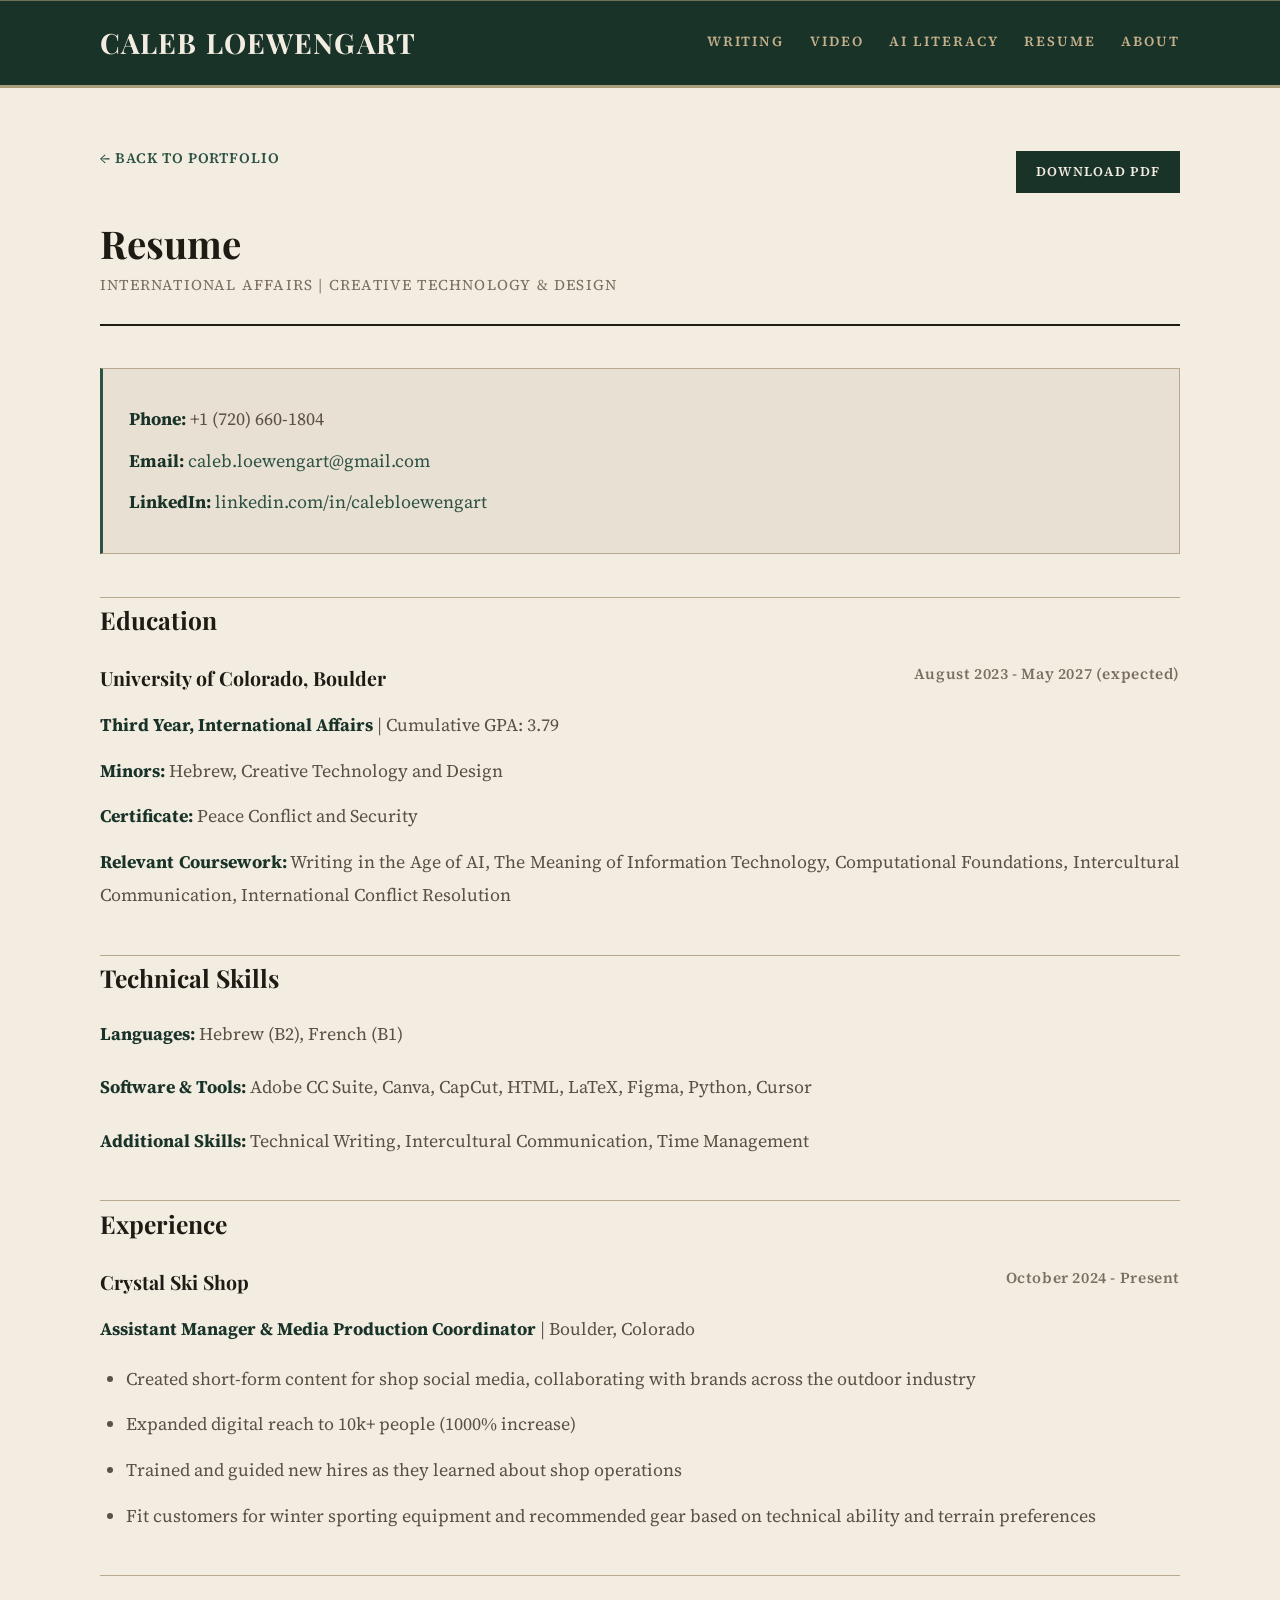
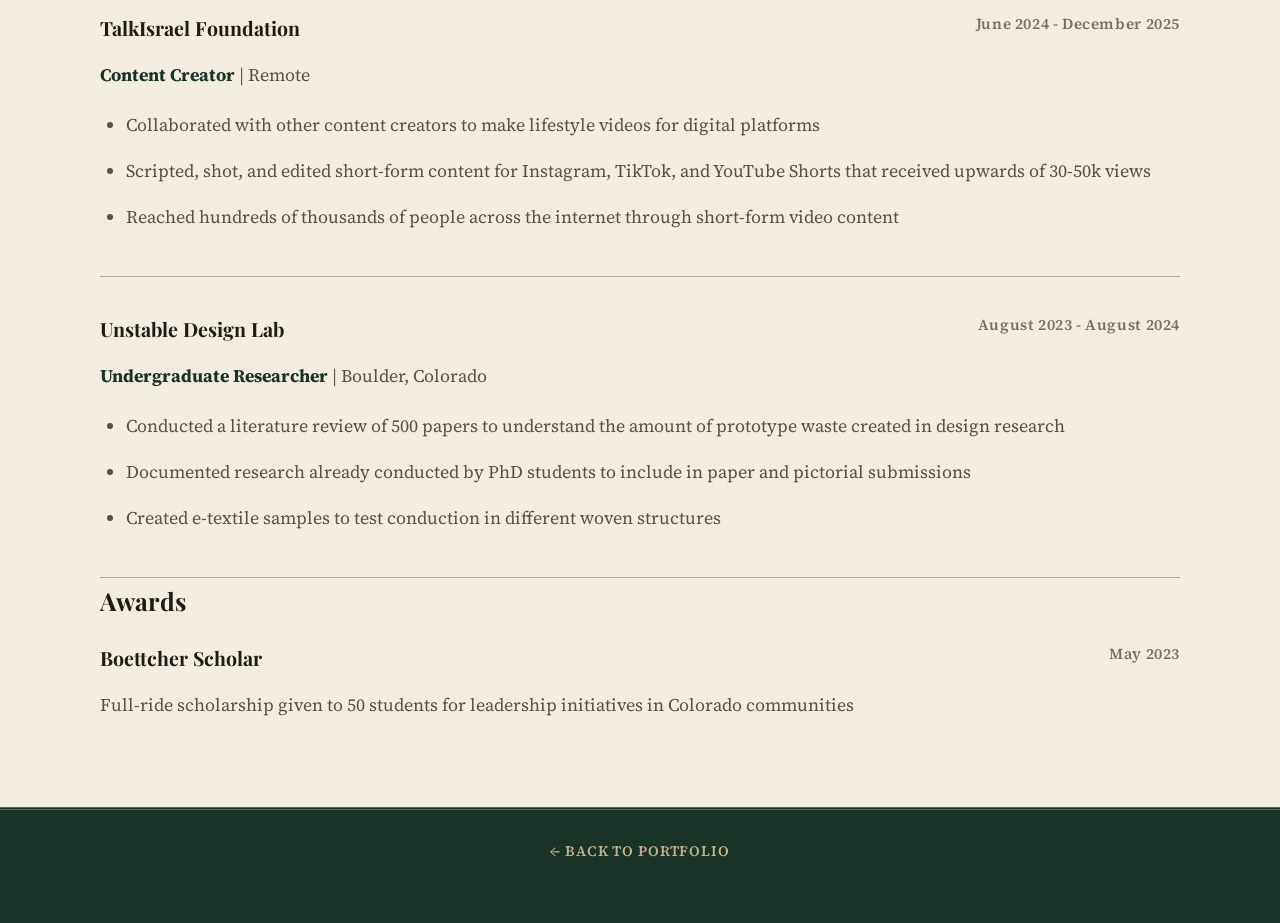
==== commit c5b4ccc1: "Added images to all my docs and AI literacy statement" ====
--- a/assets/resume.html
+++ b/assets/resume.html
@@ -16,8 +16,9 @@
     <div class="container header-inner">
       <a class="brand" href="../index.html#hero">Caleb Loewengart</a>
       <nav aria-label="Main navigation">
+        <a href="../index.html#writing">Writing</a>
         <a href="../index.html#videos">Video</a>
-        <a href="../index.html#writing">Writing</a>
+        <a href="writing/ailiteracy.html">AI Literacy</a>
         <a href="resume.html">Resume</a>
         <a href="../index.html#about">About</a>
       </nav>
@@ -31,7 +32,7 @@
         <div class="writing-header">
           <div class="resume-header-actions">
             <a href="../index.html#hero" class="back-link">← Back to Portfolio</a>
-            <a href="./CalebLoewengart_Resume.pdf" download class="button button-small">Download PDF</a>
+            <a href="./CalebLoewengart_Resume (10).pdf" download class="button button-small">Download PDF</a>
           </div>
           <h1>Resume</h1>
           <p class="writing-meta">International Affairs | Creative Technology & Design</p>
@@ -54,14 +55,14 @@
               <p><strong>Third Year, International Affairs</strong> | Cumulative GPA: 3.79</p>
               <p><strong>Minors:</strong> Hebrew, Creative Technology and Design</p>
               <p><strong>Certificate:</strong> Peace Conflict and Security</p>
-              <p><strong>Relevant Coursework:</strong> Writing in the Age of AI, The Meaning of Information Technology, Computational Foundations, Intercultural Communication, Web Design</p>
+              <p><strong>Relevant Coursework:</strong> Writing in the Age of AI, The Meaning of Information Technology, Computational Foundations, Intercultural Communication, International Conflict Resolution</p>
             </div>
           </div>
 
           <h2>Technical Skills</h2>
           <div class="resume-section">
             <p><strong>Languages:</strong> Hebrew (B2), French (B1)</p>
-            <p><strong>Software & Tools:</strong> Adobe CC Suite, Canva, CapCut, HTML, LaTeX, Figma</p>
+            <p><strong>Software & Tools:</strong> Adobe CC Suite, Canva, CapCut, HTML, LaTeX, Figma, Python, Cursor</p>
             <p><strong>Additional Skills:</strong> Technical Writing, Intercultural Communication, Time Management</p>
           </div>
 
--- a/styles.css
+++ b/styles.css
@@ -452,6 +452,441 @@
   border: 0;
 }
 
+/* Blog masthead */
+
+.blog-masthead {
+  padding: 2.5rem 0 2rem;
+  border-bottom: 1px solid var(--rule);
+}
+
+.masthead-grid {
+  display: grid;
+  gap: 2rem;
+  align-items: end;
+}
+
+@media (min-width: 768px) {
+  .masthead-grid {
+    grid-template-columns: 1.2fr 0.55fr;
+    gap: 3rem;
+  }
+}
+
+.masthead-photo img {
+  width: 100%;
+  max-width: 220px;
+  aspect-ratio: 4 / 5;
+  object-fit: cover;
+  border: 1px solid var(--rule-dark);
+  box-shadow: var(--shadow);
+  filter: sepia(8%) contrast(1.02);
+}
+
+@media (max-width: 767px) {
+  .masthead-grid {
+    text-align: center;
+  }
+
+  .masthead-photo img {
+    margin: 0 auto;
+  }
+}
+
+.section-header-row {
+  display: flex;
+  flex-wrap: wrap;
+  justify-content: space-between;
+  align-items: flex-end;
+  gap: 1.5rem;
+  margin-bottom: 2rem;
+}
+
+.filter-tabs {
+  display: flex;
+  gap: 0.5rem;
+}
+
+.filter-tab {
+  font-family: var(--font-body);
+  font-size: 0.78rem;
+  font-weight: 600;
+  letter-spacing: 0.08em;
+  text-transform: uppercase;
+  padding: 0.5rem 0.9rem;
+  border: 1px solid var(--rule);
+  background: var(--paper-card);
+  color: var(--ink-muted);
+  cursor: pointer;
+  transition: background 0.2s ease, color 0.2s ease, border-color 0.2s ease;
+}
+
+.filter-tab:hover,
+.filter-tab.is-active {
+  background: var(--green-dark);
+  color: var(--paper);
+  border-color: var(--green-dark);
+}
+
+/* Featured post */
+
+.featured-post-link {
+  display: grid;
+  gap: 0;
+  text-decoration: none;
+  color: inherit;
+  border: 1px solid var(--rule);
+  background: var(--paper-card);
+  overflow: hidden;
+  transition: transform 0.25s ease, box-shadow 0.25s ease;
+}
+
+@media (min-width: 768px) {
+  .featured-post-link {
+    grid-template-columns: 1.15fr 1fr;
+  }
+}
+
+.featured-post-link:hover {
+  transform: translateY(-3px);
+  box-shadow: 0 12px 32px rgba(30, 26, 20, 0.12);
+}
+
+.featured-post-media {
+  aspect-ratio: 16 / 10;
+  overflow: hidden;
+  background: var(--green-dark);
+}
+
+.featured-post-media img {
+  width: 100%;
+  height: 100%;
+  object-fit: cover;
+  transition: transform 0.4s ease;
+}
+
+.featured-post-link:hover .featured-post-media img {
+  transform: scale(1.04);
+}
+
+.featured-post-body {
+  padding: 1.75rem;
+  display: flex;
+  flex-direction: column;
+  gap: 0.65rem;
+}
+
+.featured-post-body h2 {
+  font-size: clamp(1.5rem, 2.5vw, 2rem);
+  line-height: 1.15;
+}
+
+.featured-post-body p {
+  color: var(--ink-muted);
+  margin: 0;
+  line-height: 1.7;
+}
+
+.read-cta {
+  margin-top: 0.5rem;
+  color: var(--green-mid);
+  font-weight: 600;
+  font-size: 0.85rem;
+  letter-spacing: 0.06em;
+  text-transform: uppercase;
+}
+
+/* Post feed */
+
+.post-feed {
+  display: grid;
+  gap: 1.5rem;
+}
+
+@media (min-width: 600px) {
+  .post-feed {
+    grid-template-columns: repeat(2, minmax(0, 1fr));
+  }
+}
+
+@media (min-width: 960px) {
+  .post-feed {
+    grid-template-columns: repeat(3, minmax(0, 1fr));
+  }
+}
+
+.post-card-link {
+  display: flex;
+  flex-direction: column;
+  height: 100%;
+  text-decoration: none;
+  color: inherit;
+  border: 1px solid var(--rule);
+  background: var(--paper-card);
+  overflow: hidden;
+  transition: transform 0.25s ease, box-shadow 0.25s ease, border-color 0.25s ease;
+}
+
+.post-card-link:hover {
+  transform: translateY(-4px);
+  box-shadow: 0 10px 28px rgba(30, 26, 20, 0.1);
+  border-color: var(--khaki-dark);
+}
+
+.post-card-media {
+  position: relative;
+  aspect-ratio: 4 / 3;
+  overflow: hidden;
+  background: var(--green-dark);
+}
+
+.post-card-media img {
+  width: 100%;
+  height: 100%;
+  object-fit: cover;
+  transition: transform 0.35s ease;
+}
+
+.post-card-link:hover .post-card-media img {
+  transform: scale(1.06);
+}
+
+.post-card-body {
+  padding: 1.25rem;
+  display: flex;
+  flex-direction: column;
+  gap: 0.45rem;
+  flex: 1;
+}
+
+.post-card-body h3 {
+  font-size: 1.1rem;
+  line-height: 1.25;
+}
+
+.post-card-body p {
+  margin: 0;
+  color: var(--ink-muted);
+  font-size: 0.92rem;
+  line-height: 1.6;
+  flex: 1;
+}
+
+.post-tag {
+  display: inline-block;
+  font-size: 0.68rem;
+  font-weight: 700;
+  letter-spacing: 0.14em;
+  text-transform: uppercase;
+  color: var(--green-mid);
+}
+
+.post-meta {
+  font-size: 0.8rem;
+  color: var(--ink-light);
+  letter-spacing: 0.03em;
+}
+
+.play-badge {
+  position: absolute;
+  inset: 0;
+  display: grid;
+  place-items: center;
+  font-size: 1.5rem;
+  color: var(--paper);
+  background: rgba(26, 51, 41, 0.35);
+  transition: background 0.2s ease;
+}
+
+.post-card-link:hover .play-badge,
+.reel-card-btn:hover .play-badge {
+  background: rgba(26, 51, 41, 0.55);
+}
+
+.empty-state {
+  color: var(--ink-muted);
+  font-style: italic;
+}
+
+/* AI Literacy banner */
+
+.ai-literacy-banner {
+  display: grid;
+  gap: 2rem;
+  align-items: center;
+  border: 1px solid var(--rule);
+  background: var(--paper-card);
+  padding: 2rem;
+}
+
+@media (min-width: 768px) {
+  .ai-literacy-banner {
+    grid-template-columns: 1.2fr 0.8fr;
+    gap: 2.5rem;
+  }
+}
+
+.ai-literacy-copy .button {
+  margin-top: 1.25rem;
+}
+
+.ai-literacy-cover {
+  display: block;
+  overflow: hidden;
+  border: 1px solid var(--rule-dark);
+  aspect-ratio: 16 / 10;
+  transition: transform 0.25s ease, box-shadow 0.25s ease;
+}
+
+.ai-literacy-cover:hover {
+  transform: translateY(-2px);
+  box-shadow: 0 10px 28px rgba(30, 26, 20, 0.1);
+}
+
+.ai-literacy-cover img {
+  width: 100%;
+  height: 100%;
+  object-fit: cover;
+  transition: transform 0.35s ease;
+}
+
+.ai-literacy-cover:hover img {
+  transform: scale(1.04);
+}
+
+/* Video reel */
+
+.video-reel {
+  display: flex;
+  gap: 1rem;
+  overflow-x: auto;
+  scroll-snap-type: x mandatory;
+  padding-bottom: 0.5rem;
+  -webkit-overflow-scrolling: touch;
+}
+
+.video-reel::-webkit-scrollbar {
+  height: 6px;
+}
+
+.video-reel::-webkit-scrollbar-thumb {
+  background: var(--khaki-dark);
+  border-radius: 3px;
+}
+
+.reel-card {
+  flex: 0 0 min(280px, 78vw);
+  scroll-snap-align: start;
+}
+
+.reel-card-btn {
+  position: relative;
+  width: 100%;
+  padding: 0;
+  border: 1px solid var(--rule);
+  background: none;
+  cursor: pointer;
+  overflow: hidden;
+  text-align: left;
+  transition: transform 0.25s ease, box-shadow 0.25s ease;
+}
+
+.reel-card-btn:hover {
+  transform: translateY(-3px);
+  box-shadow: 0 10px 24px rgba(30, 26, 20, 0.12);
+}
+
+.reel-card-btn img {
+  width: 100%;
+  aspect-ratio: 3 / 4;
+  object-fit: cover;
+  display: block;
+}
+
+.reel-card-caption {
+  position: absolute;
+  bottom: 0;
+  left: 0;
+  right: 0;
+  padding: 1rem;
+  background: linear-gradient(transparent, rgba(26, 51, 41, 0.92));
+  color: var(--paper);
+}
+
+.reel-card-caption h3 {
+  color: var(--paper);
+  font-size: 1rem;
+  margin-top: 0.35rem;
+}
+
+.reel-card-caption .post-tag {
+  color: var(--khaki);
+}
+
+/* Video modal */
+
+.video-modal {
+  position: fixed;
+  inset: 0;
+  z-index: 100;
+  display: grid;
+  place-items: center;
+  padding: 1rem;
+  opacity: 0;
+  pointer-events: none;
+  transition: opacity 0.25s ease;
+}
+
+.video-modal.is-open {
+  opacity: 1;
+  pointer-events: auto;
+}
+
+.video-modal-backdrop {
+  position: absolute;
+  inset: 0;
+  background: rgba(30, 26, 20, 0.75);
+}
+
+.video-modal-panel {
+  position: relative;
+  width: min(560px, 100%);
+  background: var(--paper-card);
+  border: 1px solid var(--rule);
+  padding: 1.25rem;
+  z-index: 1;
+}
+
+.video-modal-close {
+  position: absolute;
+  top: 0.5rem;
+  right: 0.75rem;
+  border: none;
+  background: none;
+  font-size: 1.75rem;
+  line-height: 1;
+  color: var(--ink-muted);
+  cursor: pointer;
+}
+
+.video-modal-title {
+  font-size: 1.15rem;
+  margin: 0 2rem 1rem 0;
+}
+
+.video-modal-embed {
+  position: relative;
+  aspect-ratio: 4 / 5;
+  background: var(--ink);
+}
+
+.video-modal-embed iframe {
+  position: absolute;
+  inset: 0;
+  width: 100%;
+  height: 100%;
+  border: 0;
+}
+
 /* Footer */
 
 .site-footer {
